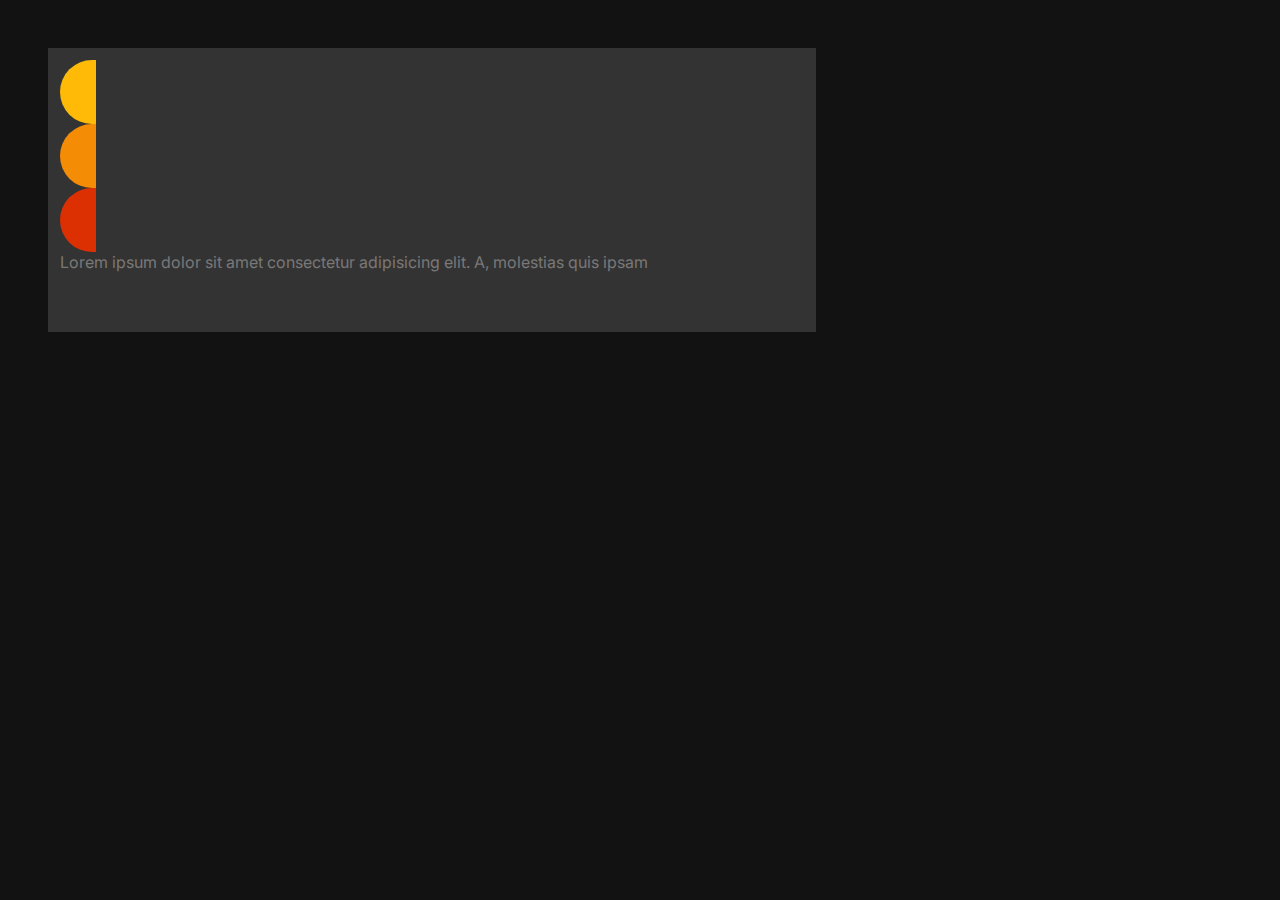
==== index.html @ 3e434241 "setting styles" ====
<!DOCTYPE html>
<html lang="en">
<head>
    <meta charset="UTF-8">
    <meta http-equiv="X-UA-Compatible" content="IE=edge">
    <meta name="viewport" content="width=device-width, initial-scale=1.0">
    <title>Timescales</title>
    <link rel="stylesheet" href="./styles.css">
</head>
<body>
    <div class="container">
        <div class="esquina1"></div>
        <div class="esquina2"></div>
        <div class="esquina3"></div>
        <p>Lorem ipsum dolor sit amet consectetur adipisicing elit. A, molestias quis ipsam</p>
    </div>
</body>
</html>
---- styles.css ----
@import url('https://fonts.googleapis.com/css2?family=Inter:wght@400;700&family=Roboto:wght@100;400&display=swap');
/* font-family: 'Inter', sans-serif;
font-family: 'Roboto', sans-serif; */

/* Por buenas prácticas, estilos los debo organizar por categorías:
1. Posicionamiento
2. Modelo de caja (box model)
3. Tipografía
4. Visuales
5. Otros */

/* Leer y aplicar BEM
https://intelygenz.medium.com/how-to-organize-your-css-with-oocss-bem-smacss-a2317fa083a7 */

:root {
    --yellow: #FFBA08;
    --orange: #F48C06;
    --red: #DC2F02;
    --gray1: #797878;
    --gray2: #333333;
    --black: #121212
}

* {
    padding: 0;
    margin: 0;
    box-sizing: border-box;
}

html {
    font-size: 62.5%;
    font-family: 'Inter', sans-serif;
    background-color: var(--black);
}

.container {
    width: 60%;
    height: 284px;
    background: var(--gray2);
    padding: 12px;
    margin: 48px;
    font-size: 1.6rem;
}

p {
    color: var(--gray1);

}

.esquina1 {
    width: 36px;
    height: 64px;
    background: var(--yellow);
    border-radius: 32px 0 0 32px;
}

.esquina2 {
    width: 36px;
    height: 64px;
    background: var(--orange);
    border-radius: 32px 0 0 32px;
}

.esquina3 {
    width: 36px;
    height: 64px;
    background: var(--red);
    border-radius: 32px 0 0 32px;
}
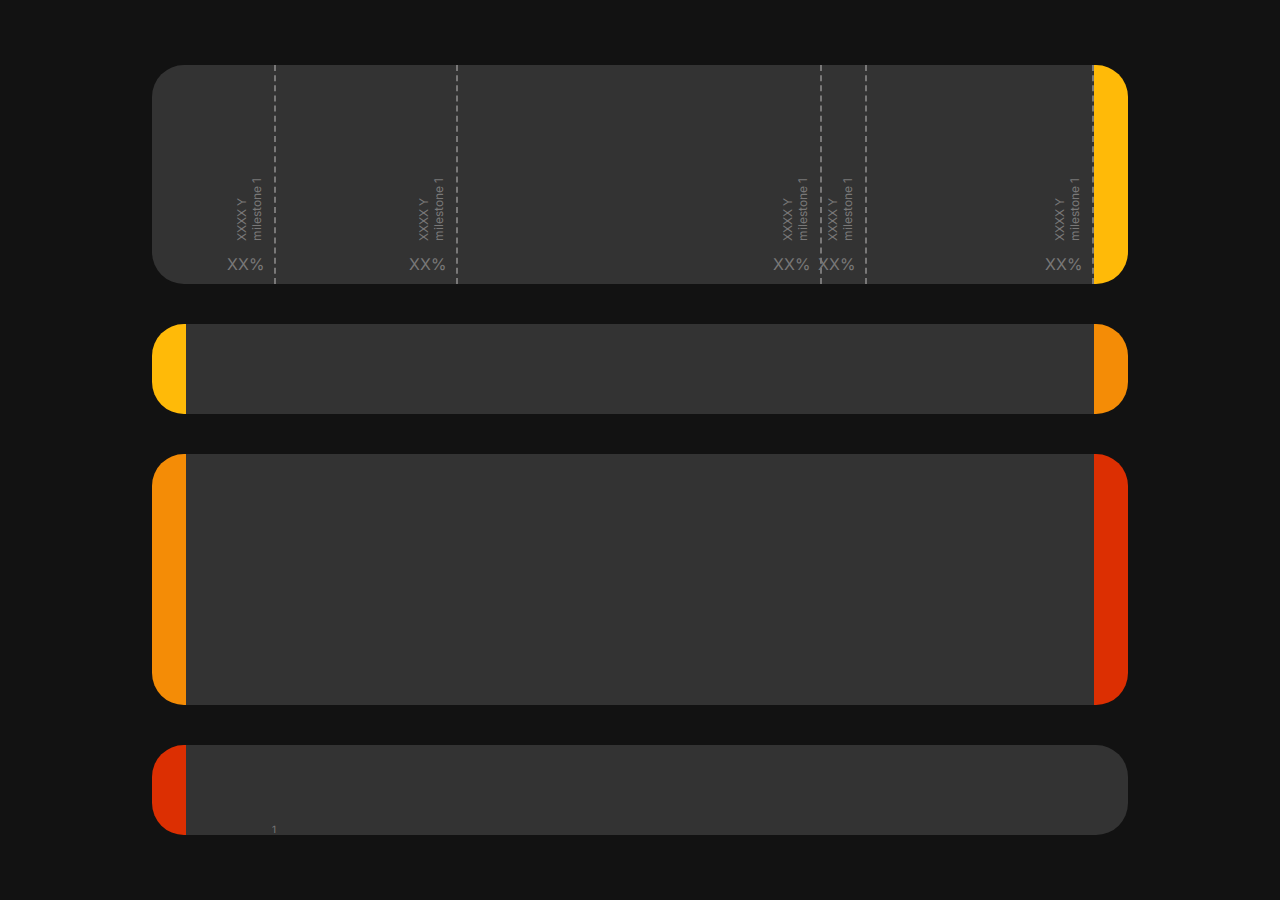
==== commit 9de94309: "adjusting alignment of the milestone info" ====
--- a/index.html
+++ b/index.html
@@ -8,11 +8,90 @@
     <link rel="stylesheet" href="./styles.css">
 </head>
 <body>
-    <div class="container">
-        <div class="esquina1"></div>
-        <div class="esquina2"></div>
-        <div class="esquina3"></div>
-        <p>Lorem ipsum dolor sit amet consectetur adipisicing elit. A, molestias quis ipsam</p>
-    </div>
+    <header>
+
+    </header>
+    <main class="timescales-container">
+        <section class="timescale">
+            <figure class="timescale__corner-left grayColor"></figure>
+            <ul class="timescale__info">
+                <li class="timescale__milestone">
+                    <div class="timescale__milestone-text-year">
+                        <p class="timescale__milestone-text">milestone 1</p>
+                        <p class="timescale__milestone-year">XXXX Y</p>
+                    </div>
+                    <p class="timescale__milestone-percent">XX%</p>
+                </li>
+                <li class="timescale__milestone">
+                    <div class="timescale__milestone-text-year">
+                        <p class="timescale__milestone-text">milestone 1</p>
+                        <p class="timescale__milestone-year">XXXX Y</p>
+                    </div>
+                    <p class="timescale__milestone-percent">XX%</p>
+                </li>
+                <li class="timescale__milestone">
+                    <div class="timescale__milestone-text-year">
+                        <p class="timescale__milestone-text">milestone 1</p>
+                        <p class="timescale__milestone-year">XXXX Y</p>
+                    </div>
+                    <p class="timescale__milestone-percent">XX%</p>
+                </li>
+                <li class="timescale__milestone">
+                    <div class="timescale__milestone-text-year">
+                        <p class="timescale__milestone-text">milestone 1</p>
+                        <p class="timescale__milestone-year">XXXX Y</p>
+                    </div>
+                    <p class="timescale__milestone-percent">XX%</p>
+                </li>
+                <li class="timescale__milestone">
+                    <div class="timescale__milestone-text-year">
+                        <p class="timescale__milestone-text">milestone 1</p>
+                        <p class="timescale__milestone-year">XXXX Y</p>
+                    </div>
+                    <p class="timescale__milestone-percent">XX%</p>
+                </li>
+                
+            
+            </ul>
+            <figure class="timescale__corner-right yellowColor"></figure>
+        </section>
+        <section class="timescale">
+            <!-- <p>update</p> -->
+
+            <figure class="timescale__corner-left yellowColor"></figure>
+            <ul class="timescale__info">
+                
+            </ul>
+            <figure class="timescale__corner-right orangeColor"></figure>
+
+        </section>
+        <section class="timescale">
+            <!-- <p>update</p> -->
+
+            <figure class="timescale__corner-left orangeColor"></figure>
+            <ul class="timescale__info">
+                
+            </ul>
+            <figure class="timescale__corner-right redColor"></figure>
+
+        </section>
+        <section class="timescale">
+            <!-- <p>update</p> -->
+
+            <figure class="timescale__corner-left redColor"></figure>
+            <ul class="timescale__info">1
+                
+            </ul>
+            <figure class="timescale__corner-right grayColor"></figure>
+
+        </section>
+    </main>
+    <sidebar>
+
+    </sidebar>
+    
+    <footer>
+
+    </footer>
 </body>
 </html>--- a/styles.css
+++ b/styles.css
@@ -2,15 +2,19 @@
 /* font-family: 'Inter', sans-serif;
 font-family: 'Roboto', sans-serif; */
 
-/* Por buenas prácticas, estilos los debo organizar por categorías:
-1. Posicionamiento
-2. Modelo de caja (box model)
-3. Tipografía
-4. Visuales
-5. Otros */
+/* Good practices for ordering styles:
+1. Position
+2. Box model
+3. Typography
+4. Visuals
+5. Others */
 
-/* Leer y aplicar BEM
+/* Use BEM as an architecture metod for naming
 https://intelygenz.medium.com/how-to-organize-your-css-with-oocss-bem-smacss-a2317fa083a7 */
+
+/* https://en.bem.info/methodology/naming-convention/ */
+
+/* Use REM in order to avoid troubles with screens of differents sizes */
 
 :root {
     --yellow: #FFBA08;
@@ -31,39 +35,86 @@
     font-size: 62.5%;
     font-family: 'Inter', sans-serif;
     background-color: var(--black);
+    color: var(--gray1);
 }
 
-.container {
-    width: 60%;
-    height: 284px;
-    background: var(--gray2);
-    padding: 12px;
-    margin: 48px;
-    font-size: 1.6rem;
+.timescales-container {
+    display: grid;
+    grid-template-columns: 1fr;
+    /* grid-template-rows: 4fr;  */
+    /* grid-template-rows: 10rem 20rem 40rem 5rem; */
+    grid-template-rows: 32% 16% 36% 16%;
+    /* grid-template: 1 / 4; */
+
+    height: 90vh;
+    margin: 5vh 8vh;
 }
 
-p {
-    color: var(--gray1);
-
+.timescale {
+    display: flex;
+    justify-content: space-between;
+    /* flex-grow: 2; */
+    margin: 2rem 8rem;
 }
 
-.esquina1 {
+.timescale__corner-left {
     width: 36px;
-    height: 64px;
-    background: var(--yellow);
+    height: 100%;
     border-radius: 32px 0 0 32px;
 }
 
-.esquina2 {
+.timescale__corner-right {
     width: 36px;
-    height: 64px;
-    background: var(--orange);
-    border-radius: 32px 0 0 32px;
+    height: 100%;
+    border-radius: 0 32px 32px 0;
 }
 
-.esquina3 {
-    width: 36px;
-    height: 64px;
+.grayColor {
+    background: var(--gray2);
+}
+
+.yellowColor {
+    background: var(--yellow);
+}
+
+.orangeColor {
+    background: var(--orange);
+}
+
+.redColor {
     background: var(--red);
-    border-radius: 32px 0 0 32px;
-}+}
+
+.timescale__info {
+    display: grid;
+    grid-template-columns: 10% 20% 40% 5% 25%;
+    align-items: flex-end;
+    justify-items: end;
+    width: 100%;
+    background: var(--gray2);
+}
+
+.timescale__milestone {
+    display: grid;
+    grid-template-rows: 85% 15%;
+    border-right: 2.5px dashed var(--gray1);
+    height: 100%;
+    align-items: flex-end;
+    justify-items: flex-end;
+}
+
+.timescale__milestone-text-year {
+    display: grid;
+    transform: rotate(180deg);
+    writing-mode: vertical-lr;
+    justify-items: flex-start;
+    margin: 1rem 1rem;
+    height: 10rem;
+    font-size: 1.2rem;
+}
+
+.timescale__milestone-percent {
+    font-size: 1.6rem;
+    margin: 0 1rem 1rem 0;
+}
+
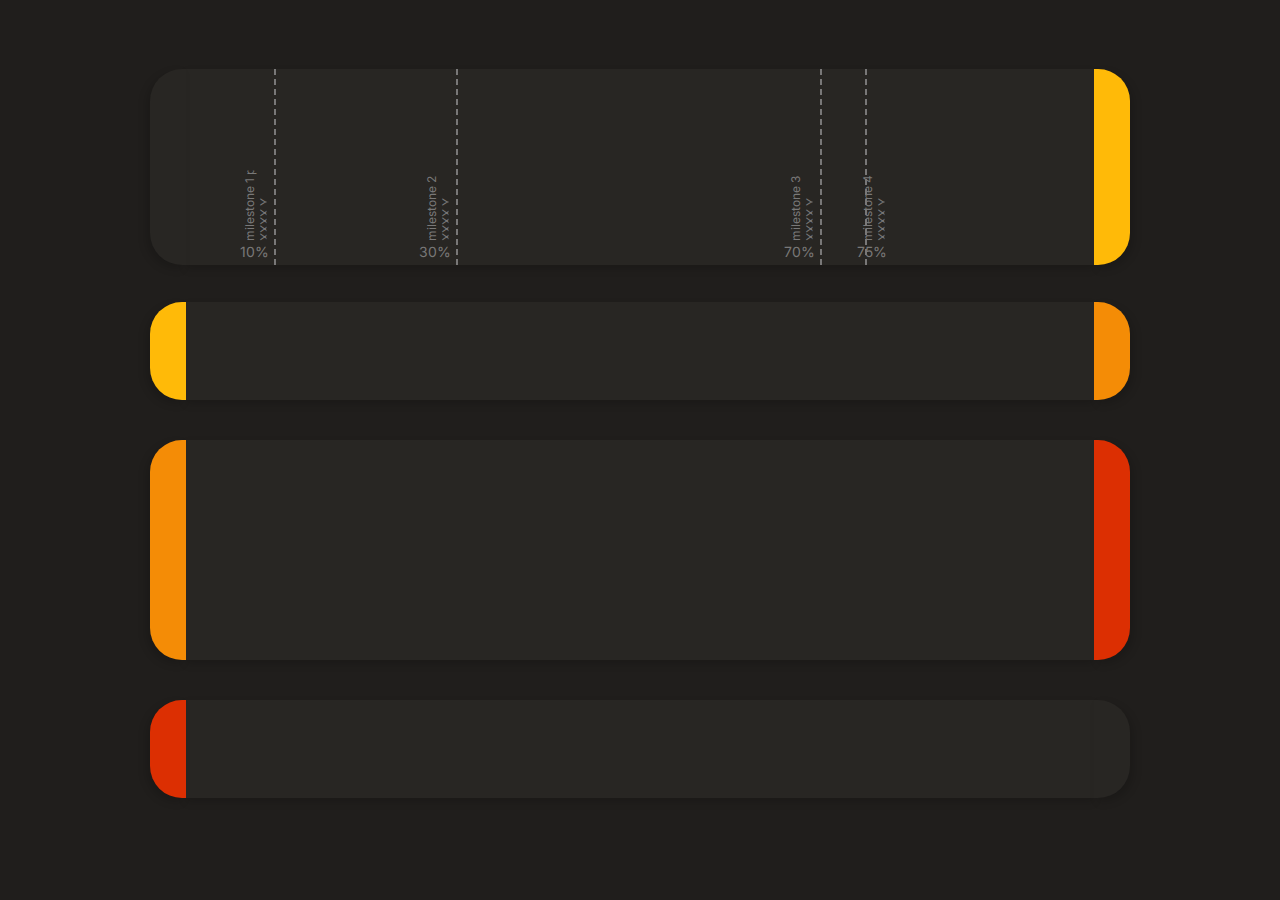
==== commit 23bec011: "solving problems with responsive and adjusting colors for dark mode" ====
--- a/index.html
+++ b/index.html
@@ -9,53 +9,52 @@
 </head>
 <body>
     <header>
-
     </header>
-    <main class="timescales-container">
-        <section class="timescale">
+    <main class="timescaleS-grid">
+        <section class="timescale-container">
             <figure class="timescale__corner-left grayColor"></figure>
             <ul class="timescale__info">
                 <li class="timescale__milestone">
                     <div class="timescale__milestone-text-year">
-                        <p class="timescale__milestone-text">milestone 1</p>
+                        <p class="timescale__milestone-text">milestone 1 plus a complement</p>
                         <p class="timescale__milestone-year">XXXX Y</p>
                     </div>
-                    <p class="timescale__milestone-percent">XX%</p>
+                    <p class="timescale__milestone-percent">10%</p>
                 </li>
                 <li class="timescale__milestone">
                     <div class="timescale__milestone-text-year">
-                        <p class="timescale__milestone-text">milestone 1</p>
+                        <p class="timescale__milestone-text">milestone 2</p>
                         <p class="timescale__milestone-year">XXXX Y</p>
                     </div>
-                    <p class="timescale__milestone-percent">XX%</p>
+                    <p class="timescale__milestone-percent">30%</p>
                 </li>
                 <li class="timescale__milestone">
                     <div class="timescale__milestone-text-year">
-                        <p class="timescale__milestone-text">milestone 1</p>
+                        <p class="timescale__milestone-text">milestone 3</p>
                         <p class="timescale__milestone-year">XXXX Y</p>
                     </div>
-                    <p class="timescale__milestone-percent">XX%</p>
+                    <p class="timescale__milestone-percent">70%</p>
                 </li>
                 <li class="timescale__milestone">
                     <div class="timescale__milestone-text-year">
-                        <p class="timescale__milestone-text">milestone 1</p>
+                        <p class="timescale__milestone-text">milestone 4</p>
                         <p class="timescale__milestone-year">XXXX Y</p>
                     </div>
-                    <p class="timescale__milestone-percent">XX%</p>
+                    <p class="timescale__milestone-percent">75%</p>
                 </li>
-                <li class="timescale__milestone">
+                <li class="timescale__milestone final-milestone">
                     <div class="timescale__milestone-text-year">
-                        <p class="timescale__milestone-text">milestone 1</p>
+                        <p class="timescale__milestone-text">milestone 5</p>
                         <p class="timescale__milestone-year">XXXX Y</p>
                     </div>
-                    <p class="timescale__milestone-percent">XX%</p>
+                    <p class="timescale__milestone-percent">100%</p>
                 </li>
                 
             
             </ul>
             <figure class="timescale__corner-right yellowColor"></figure>
         </section>
-        <section class="timescale">
+        <section class="timescale-container">
             <!-- <p>update</p> -->
 
             <figure class="timescale__corner-left yellowColor"></figure>
@@ -65,7 +64,7 @@
             <figure class="timescale__corner-right orangeColor"></figure>
 
         </section>
-        <section class="timescale">
+        <section class="timescale-container">
             <!-- <p>update</p> -->
 
             <figure class="timescale__corner-left orangeColor"></figure>
@@ -75,11 +74,11 @@
             <figure class="timescale__corner-right redColor"></figure>
 
         </section>
-        <section class="timescale">
+        <section class="timescale-container">
             <!-- <p>update</p> -->
 
             <figure class="timescale__corner-left redColor"></figure>
-            <ul class="timescale__info">1
+            <ul class="timescale__info">
                 
             </ul>
             <figure class="timescale__corner-right grayColor"></figure>
--- a/styles.css
+++ b/styles.css
@@ -21,8 +21,10 @@
     --orange: #F48C06;
     --red: #DC2F02;
     --gray1: #797878;
-    --gray2: #333333;
-    --black: #121212
+    /* --gray2: #333333; */
+    --gray2: #282623;
+    /* --black: #121212; */
+    --black: #201E1C
 }
 
 * {
@@ -38,35 +40,38 @@
     color: var(--gray1);
 }
 
-.timescales-container {
+.timescaleS-grid {
     display: grid;
     grid-template-columns: 1fr;
-    /* grid-template-rows: 4fr;  */
-    /* grid-template-rows: 10rem 20rem 40rem 5rem; */
     grid-template-rows: 32% 16% 36% 16%;
-    /* grid-template: 1 / 4; */
-
-    height: 90vh;
+    height: 85vh;
     margin: 5vh 8vh;
 }
 
-.timescale {
-    display: flex;
-    justify-content: space-between;
-    /* flex-grow: 2; */
-    margin: 2rem 8rem;
+.timescale-container {
+    display: grid;
+    grid-template-columns: 10% 80% 10%;
+    grid-template-rows: 10% 80% 10%;
 }
 
 .timescale__corner-left {
+    position: relative;
+    right: 3.6rem;
+    grid-column-start: 2;
+    grid-row: 2 / 3;
     width: 36px;
     height: 100%;
     border-radius: 32px 0 0 32px;
+    box-shadow: -4px 4px 8px rgba(0, 0, 0, 0.16);
 }
 
 .timescale__corner-right {
+    grid-column: 3;
+    grid-row: 2 / 3;
     width: 36px;
     height: 100%;
     border-radius: 0 32px 32px 0;
+    box-shadow: 4px 4px 8px rgba(0, 0, 0, 0.16);
 }
 
 .grayColor {
@@ -87,34 +92,42 @@
 
 .timescale__info {
     display: grid;
+    grid-column: 2 / 3;
+    grid-row: 2 / 3;
     grid-template-columns: 10% 20% 40% 5% 25%;
-    align-items: flex-end;
-    justify-items: end;
     width: 100%;
     background: var(--gray2);
+    box-shadow: 0 4px 8px rgba(0, 0, 0, 0.16);
 }
 
 .timescale__milestone {
     display: grid;
+    grid-row: 1 / 2;
     grid-template-rows: 85% 15%;
-    border-right: 2.5px dashed var(--gray1);
-    height: 100%;
     align-items: flex-end;
     justify-items: flex-end;
+    border-right: 2.5px dashed var(--gray1);
 }
 
 .timescale__milestone-text-year {
-    display: grid;
-    transform: rotate(180deg);
-    writing-mode: vertical-lr;
-    justify-items: flex-start;
-    margin: 1rem 1rem;
-    height: 10rem;
+    position: relative;
+    rotate: -90deg;
+    bottom: 1.8rem;
+    right: -1.5rem;
+    width: 7rem;
+    height: 2.5rem;
     font-size: 1.2rem;
+    text-align: left;
+    overflow: hidden;
+    text-overflow: ellipsis;
+    white-space: nowrap;
 }
 
 .timescale__milestone-percent {
-    font-size: 1.6rem;
-    margin: 0 1rem 1rem 0;
+    margin: 0 0.5rem 0.5rem 0;
+    font-size: 1.4rem;
 }
 
+.final-milestone {
+    display: none;
+}
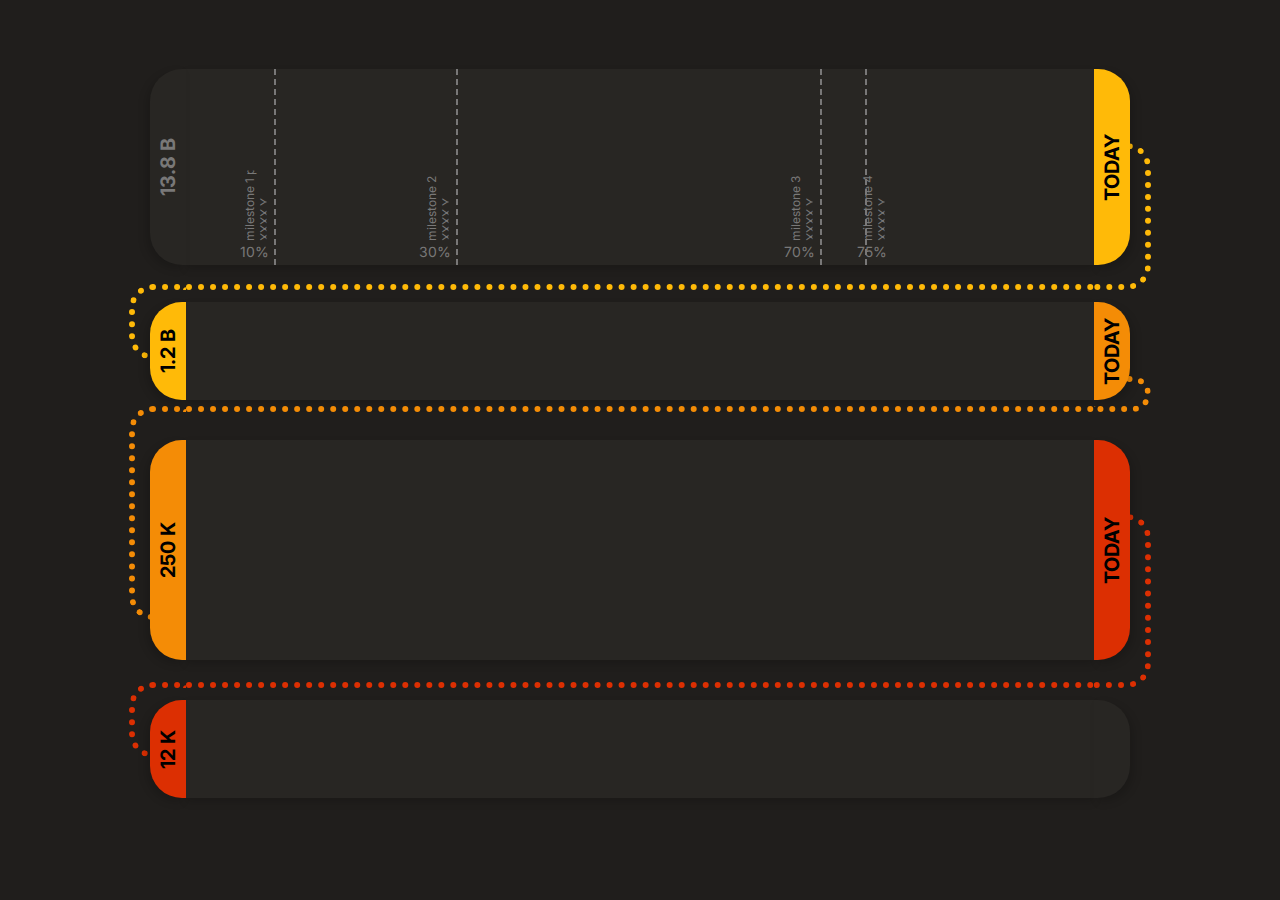
==== commit 2902539f: "setting color connections between timelines" ====
--- a/index.html
+++ b/index.html
@@ -12,7 +12,9 @@
     </header>
     <main class="timescaleS-grid">
         <section class="timescale-container">
-            <figure class="timescale__corner-left grayColor"></figure>
+            <figure class="timescale__corner-left grayColor">
+                <p>13.8 B</p>
+            </figure>
             <ul class="timescale__info">
                 <li class="timescale__milestone">
                     <div class="timescale__milestone-text-year">
@@ -49,40 +51,50 @@
                     </div>
                     <p class="timescale__milestone-percent">100%</p>
                 </li>
-                
-            
             </ul>
-            <figure class="timescale__corner-right yellowColor"></figure>
+            <figure class="timescale__corner-right yellowColor">
+                <p>TODAY</p>
+            </figure>
+            <span class="connection-right"></span>
+            <span class="connection-bottom"></span>
         </section>
         <section class="timescale-container">
-            <!-- <p>update</p> -->
-
-            <figure class="timescale__corner-left yellowColor"></figure>
+            <span class="connection-left"></span>
+            <figure class="timescale__corner-left yellowColor">
+                <p>1.2 B</p>
+            </figure>
             <ul class="timescale__info">
                 
             </ul>
-            <figure class="timescale__corner-right orangeColor"></figure>
-
+            <figure class="timescale__corner-right orangeColor">
+                <p>TODAY</p>
+            </figure>
+            <span class="connection-right connection-right-border-orange"></span>
+            <span class="connection-bottom border-bottom-orange"></span>
         </section>
         <section class="timescale-container">
-            <!-- <p>update</p> -->
-
-            <figure class="timescale__corner-left orangeColor"></figure>
+            <span class="connection-left connection-left-border-orange"></span>
+            <figure class="timescale__corner-left orangeColor">
+                <p>250 K</p>
+            </figure>
             <ul class="timescale__info">
                 
             </ul>
-            <figure class="timescale__corner-right redColor"></figure>
-
+            <figure class="timescale__corner-right redColor">
+                <p>TODAY</p>
+            </figure>
+            <span class="connection-right connection-right-border-red"></span>
+            <span class="connection-bottom connection-bottom-border-red"></span>
         </section>
         <section class="timescale-container">
-            <!-- <p>update</p> -->
-
-            <figure class="timescale__corner-left redColor"></figure>
+            <span class="connection-left connection-left-border-red"></span>
+            <figure class="timescale__corner-left redColor">
+                <p>12 K</p>
+            </figure>
             <ul class="timescale__info">
                 
             </ul>
             <figure class="timescale__corner-right grayColor"></figure>
-
         </section>
     </main>
     <sidebar>
--- a/styles.css
+++ b/styles.css
@@ -55,6 +55,9 @@
 }
 
 .timescale__corner-left {
+    display: grid;
+    align-content: space-around;
+    justify-content: center;
     position: relative;
     right: 3.6rem;
     grid-column-start: 2;
@@ -65,17 +68,44 @@
     box-shadow: -4px 4px 8px rgba(0, 0, 0, 0.16);
 }
 
+.timescale__corner-left p {
+    rotate: -90deg;
+    width: 9rem;
+    text-align: center;
+    font-size: 2rem;
+    font-weight: 700;
+    color: black;
+    z-index: 2;
+}
+
 .timescale__corner-right {
+    display: grid;
+    align-content: space-around;
+    justify-content: center;
     grid-column: 3;
     grid-row: 2 / 3;
     width: 36px;
     height: 100%;
     border-radius: 0 32px 32px 0;
     box-shadow: 4px 4px 8px rgba(0, 0, 0, 0.16);
+    z-index: 2;
+}
+
+.timescale__corner-right p {
+    rotate: -90deg;
+    width: 9rem;
+    text-align: center;
+    font-size: 2rem;
+    font-weight: 700;
+    color: black;
 }
 
 .grayColor {
     background: var(--gray2);
+}
+
+.grayColor p {
+    color: var(--gray1);
 }
 
 .yellowColor {
@@ -131,3 +161,81 @@
 .final-milestone {
     display: none;
 }
+
+.connection-right {
+    grid-column: 3;
+    grid-row: 2 / 4;
+    margin-top: 65%;
+    z-index: 0;
+    width: 50%;
+    border-top: 6px dotted var(--yellow);
+    border-right: 6px dotted var(--yellow);
+    border-bottom: 6px dotted var(--yellow);
+    border-radius: 0 2.4rem 2.4rem 0;
+}
+
+.connection-bottom {
+    grid-column: 2 / 3;
+    grid-row: 3 / 4;
+    width: 100%;
+    border-bottom: 6px dotted var(--yellow);
+}
+
+/* Haven´t solve the connection between the bottom line and the left connector as I´ll expect*/
+
+/* option1 */
+.connection-left {
+    margin-left: 50%;
+    grid-column: 1 / 2;
+    grid-row: 1 / 3;
+    margin-bottom: 35%;
+    width: 50%;
+    margin-top: -6px;
+    border-top: 6px dotted var(--yellow) ;
+    border-left: 6px dotted var(--yellow);
+    border-bottom: 6px dotted var(--yellow);
+    border-radius: 2.4rem 0 0 2.4rem;
+}
+
+/* option2 */
+/* .connection-left {
+    margin-left: 50%;
+    grid-column: 1 / 2;
+    grid-row: 1 / 3;
+    margin-bottom: 45%;
+    width: 50%;
+    border-radius: 1.6rem 0 0 1.6rem;
+    outline: 6px dotted var(--yellow);
+} */
+
+.connection-right-border-orange {
+    border-right:6px dotted var(--orange);
+    border-top:6px dotted var(--orange);
+    border-bottom:6px dotted var(--orange);
+}
+
+.border-bottom-orange {
+    border-bottom:6px dotted var(--orange);
+}
+
+.connection-left-border-orange {
+    border-left:6px dotted var(--orange);
+    border-top:6px dotted var(--orange);
+    border-bottom:6px dotted var(--orange);
+}
+
+.connection-right-border-red {
+    border-right:6px dotted var(--red);
+    border-top:6px dotted var(--red);
+    border-bottom:6px dotted var(--red);
+}
+
+.connection-bottom-border-red {
+    border-bottom:6px dotted var(--red);
+}
+
+.connection-left-border-red {
+    border-left:6px dotted var(--red);
+    border-top:6px dotted var(--red);
+    border-bottom:6px dotted var(--red);
+}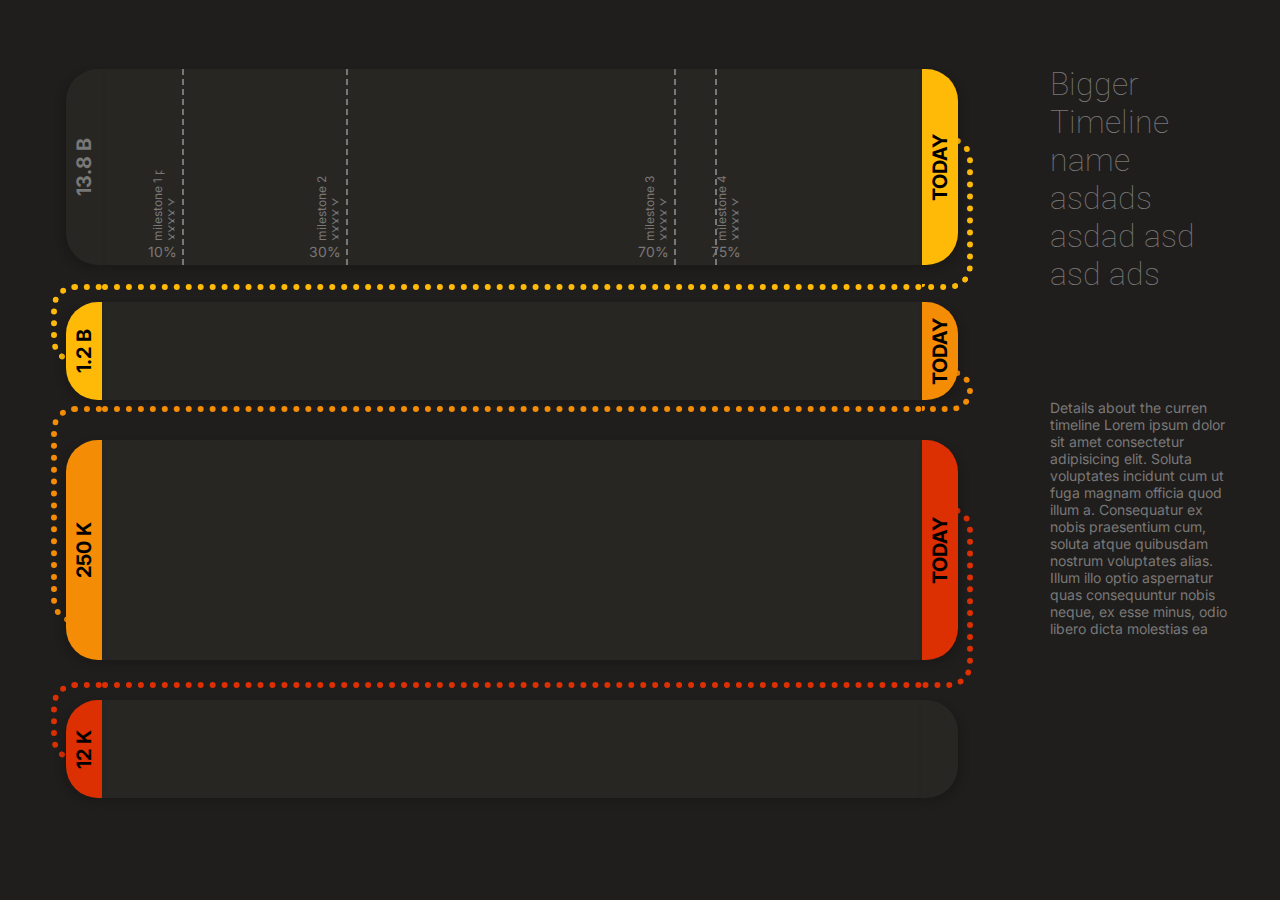
==== commit ac82846c: "setting space for aside" ====
--- a/index.html
+++ b/index.html
@@ -10,96 +10,107 @@
 <body>
     <header>
     </header>
-    <main class="timescaleS-grid">
-        <section class="timescale-container">
-            <figure class="timescale__corner-left grayColor">
-                <p>13.8 B</p>
-            </figure>
-            <ul class="timescale__info">
-                <li class="timescale__milestone">
-                    <div class="timescale__milestone-text-year">
-                        <p class="timescale__milestone-text">milestone 1 plus a complement</p>
-                        <p class="timescale__milestone-year">XXXX Y</p>
-                    </div>
-                    <p class="timescale__milestone-percent">10%</p>
-                </li>
-                <li class="timescale__milestone">
-                    <div class="timescale__milestone-text-year">
-                        <p class="timescale__milestone-text">milestone 2</p>
-                        <p class="timescale__milestone-year">XXXX Y</p>
-                    </div>
-                    <p class="timescale__milestone-percent">30%</p>
-                </li>
-                <li class="timescale__milestone">
-                    <div class="timescale__milestone-text-year">
-                        <p class="timescale__milestone-text">milestone 3</p>
-                        <p class="timescale__milestone-year">XXXX Y</p>
-                    </div>
-                    <p class="timescale__milestone-percent">70%</p>
-                </li>
-                <li class="timescale__milestone">
-                    <div class="timescale__milestone-text-year">
-                        <p class="timescale__milestone-text">milestone 4</p>
-                        <p class="timescale__milestone-year">XXXX Y</p>
-                    </div>
-                    <p class="timescale__milestone-percent">75%</p>
-                </li>
-                <li class="timescale__milestone final-milestone">
-                    <div class="timescale__milestone-text-year">
-                        <p class="timescale__milestone-text">milestone 5</p>
-                        <p class="timescale__milestone-year">XXXX Y</p>
-                    </div>
-                    <p class="timescale__milestone-percent">100%</p>
-                </li>
-            </ul>
-            <figure class="timescale__corner-right yellowColor">
-                <p>TODAY</p>
-            </figure>
-            <span class="connection-right"></span>
-            <span class="connection-bottom"></span>
+    <main class="main-grid">
+        <section class="timescaleS-grid">
+            <article class="timescale-container">
+                <figure class="timescale__corner-left grayColor">
+                    <p>13.8 B</p>
+                </figure>
+                <ul class="timescale__info">
+                    <li class="timescale__milestone">
+                        <div class="timescale__milestone-text-year">
+                            <p class="timescale__milestone-text">milestone 1 plus a complement</p>
+                            <p class="timescale__milestone-year">XXXX Y</p>
+                        </div>
+                        <p class="timescale__milestone-percent">10%</p>
+                    </li>
+                    <li class="timescale__milestone">
+                        <div class="timescale__milestone-text-year">
+                            <p class="timescale__milestone-text">milestone 2</p>
+                            <p class="timescale__milestone-year">XXXX Y</p>
+                        </div>
+                        <p class="timescale__milestone-percent">30%</p>
+                    </li>
+                    <li class="timescale__milestone">
+                        <div class="timescale__milestone-text-year">
+                            <p class="timescale__milestone-text">milestone 3</p>
+                            <p class="timescale__milestone-year">XXXX Y</p>
+                        </div>
+                        <p class="timescale__milestone-percent">70%</p>
+                    </li>
+                    <li class="timescale__milestone">
+                        <div class="timescale__milestone-text-year">
+                            <p class="timescale__milestone-text">milestone 4</p>
+                            <p class="timescale__milestone-year">XXXX Y</p>
+                        </div>
+                        <p class="timescale__milestone-percent">75%</p>
+                    </li>
+                    <li class="timescale__milestone final-milestone">
+                        <div class="timescale__milestone-text-year">
+                            <p class="timescale__milestone-text">milestone 5</p>
+                            <p class="timescale__milestone-year">XXXX Y</p>
+                        </div>
+                        <p class="timescale__milestone-percent">100%</p>
+                    </li>
+                </ul>
+                <figure class="timescale__corner-right yellowColor">
+                    <p>TODAY</p>
+                </figure>
+                <span class="connection-right"></span>
+                <span class="connection-bottom"></span>
+            </article>
+            <article class="timescale-container">
+                <span class="connection-left"></span>
+                <figure class="timescale__corner-left yellowColor">
+                    <p>1.2 B</p>
+                </figure>
+                <ul class="timescale__info">
+                    
+                </ul>
+                <figure class="timescale__corner-right orangeColor">
+                    <p>TODAY</p>
+                </figure>
+                <span class="connection-right connection-right-border-orange"></span>
+                <span class="connection-bottom border-bottom-orange"></span>
+            </article>
+            <article class="timescale-container">
+                <span class="connection-left connection-left-border-orange"></span>
+                <figure class="timescale__corner-left orangeColor">
+                    <p>250 K</p>
+                </figure>
+                <ul class="timescale__info">
+                    
+                </ul>
+                <figure class="timescale__corner-right redColor">
+                    <p>TODAY</p>
+                </figure>
+                <span class="connection-right connection-right-border-red"></span>
+                <span class="connection-bottom connection-bottom-border-red"></span>
+            </article>
+            <article class="timescale-container">
+                <span class="connection-left connection-left-border-red"></span>
+                <figure class="timescale__corner-left redColor">
+                    <p>12 K</p>
+                </figure>
+                <ul class="timescale__info">
+                    
+                </ul>
+                <figure class="timescale__corner-right grayColor"></figure>
+            </article>
         </section>
-        <section class="timescale-container">
-            <span class="connection-left"></span>
-            <figure class="timescale__corner-left yellowColor">
-                <p>1.2 B</p>
-            </figure>
-            <ul class="timescale__info">
-                
-            </ul>
-            <figure class="timescale__corner-right orangeColor">
-                <p>TODAY</p>
-            </figure>
-            <span class="connection-right connection-right-border-orange"></span>
-            <span class="connection-bottom border-bottom-orange"></span>
-        </section>
-        <section class="timescale-container">
-            <span class="connection-left connection-left-border-orange"></span>
-            <figure class="timescale__corner-left orangeColor">
-                <p>250 K</p>
-            </figure>
-            <ul class="timescale__info">
-                
-            </ul>
-            <figure class="timescale__corner-right redColor">
-                <p>TODAY</p>
-            </figure>
-            <span class="connection-right connection-right-border-red"></span>
-            <span class="connection-bottom connection-bottom-border-red"></span>
-        </section>
-        <section class="timescale-container">
-            <span class="connection-left connection-left-border-red"></span>
-            <figure class="timescale__corner-left redColor">
-                <p>12 K</p>
-            </figure>
-            <ul class="timescale__info">
-                
-            </ul>
-            <figure class="timescale__corner-right grayColor"></figure>
-        </section>
+
+        <aside class="aside-grid">
+            <article class="detail">
+                <h2 class="detail__name">Bigger Timeline name asdads asdad asd asd ads </h2>
+                <span class="detail__img">
+                </span>
+                <p class="detail__paragraph">Details about the curren timeline Lorem ipsum dolor sit amet consectetur adipisicing elit. Soluta voluptates incidunt cum ut fuga magnam officia quod illum a. Consequatur ex nobis praesentium cum, soluta atque quibusdam nostrum voluptates alias.
+                Illum illo optio aspernatur quas consequuntur nobis neque, ex esse minus, odio libero dicta molestias ea nam quibusdam sed aut minima nostrum voluptates. Accusamus ratione perspiciatis repellat sed nisi nulla.</p>
+
+            </article>
+
+        </aside>
     </main>
-    <sidebar>
-
-    </sidebar>
     
     <footer>
 
--- a/styles.css
+++ b/styles.css
@@ -40,12 +40,21 @@
     color: var(--gray1);
 }
 
+.main-grid {
+    display: grid;
+    grid-template-areas: 
+        "timescales"
+        "aside";
+    grid-template-columns: 80% 20%;
+    width: 100%;
+}
+
 .timescaleS-grid {
     display: grid;
     grid-template-columns: 1fr;
     grid-template-rows: 32% 16% 36% 16%;
     height: 85vh;
-    margin: 5vh 8vh;
+    margin: 5vh 0;
 }
 
 .timescale-container {
@@ -238,4 +247,48 @@
     border-left:6px dotted var(--red);
     border-top:6px dotted var(--red);
     border-bottom:6px dotted var(--red);
+}
+
+
+.aside-grid {
+    display: flex;
+    /* grid-template-columns: 1fr;
+    grid-template-rows: 32% 16% 36% 16%; */
+    height: 85vh;
+    margin: 5vh 0;
+}
+
+.detail {
+    padding: 0 10%;
+    margin: 2rem 2rem 0 0;
+    /* margin-right: 2rem; */
+}
+
+.detail__name {
+    font-family: 'Roboto', sans-serif;
+    font-weight: 100;
+    font-size: 3.2rem;
+    margin-bottom: 8rem;
+    height: 4rem;
+}
+
+.detail__img{
+    display: inline-block;
+    width: 100%;
+    height: 20rem;
+    background-size: cover;    
+    background-position: center;
+    background-repeat: no-repeat;
+    border-radius: 1rem 1rem 1rem 1rem;
+    background-image: url("https://picsum.photos/20");
+}
+
+.detail__paragraph {
+    margin-top: 1.2rem;
+    width: 100%;
+    overflow: hidden;
+    /* text-overflow: ellipsis; */
+    /* max-height: 12rem; */
+    height: 24rem;
+    font-size: 1.4rem;
 }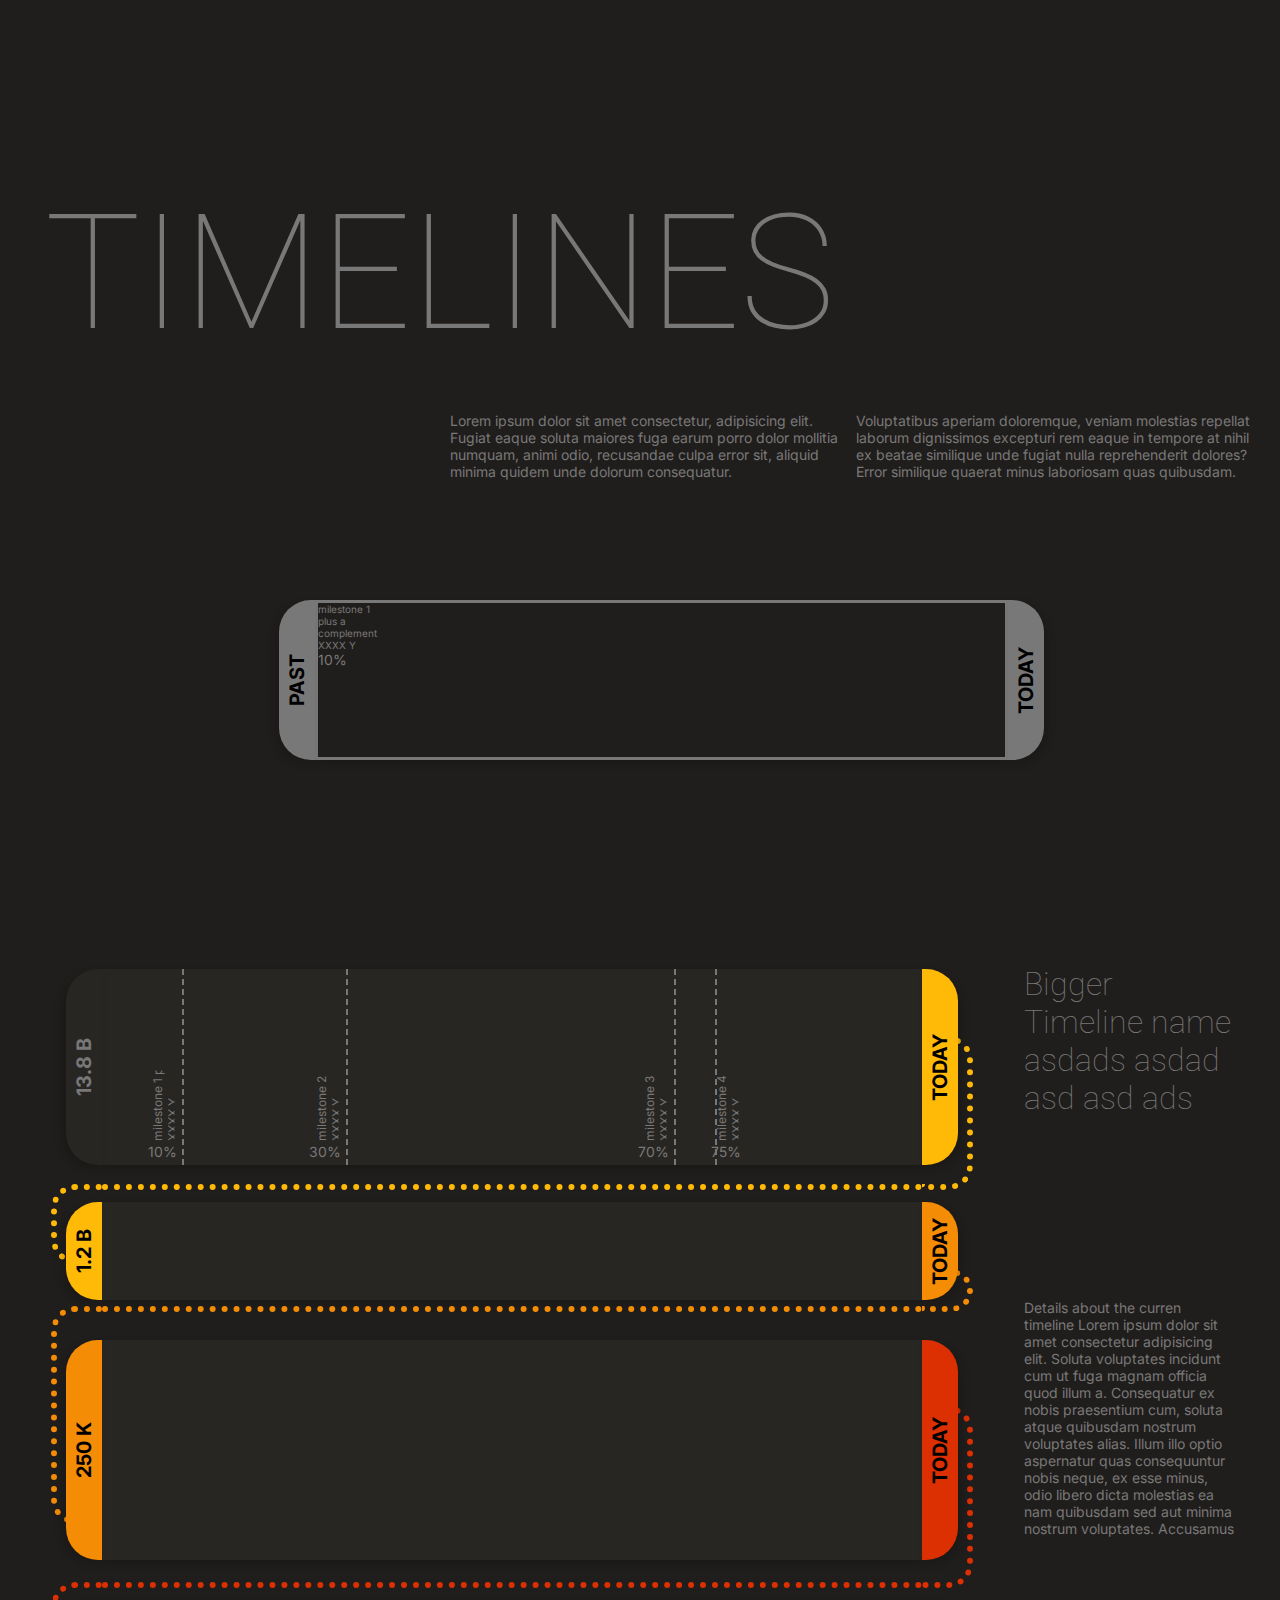
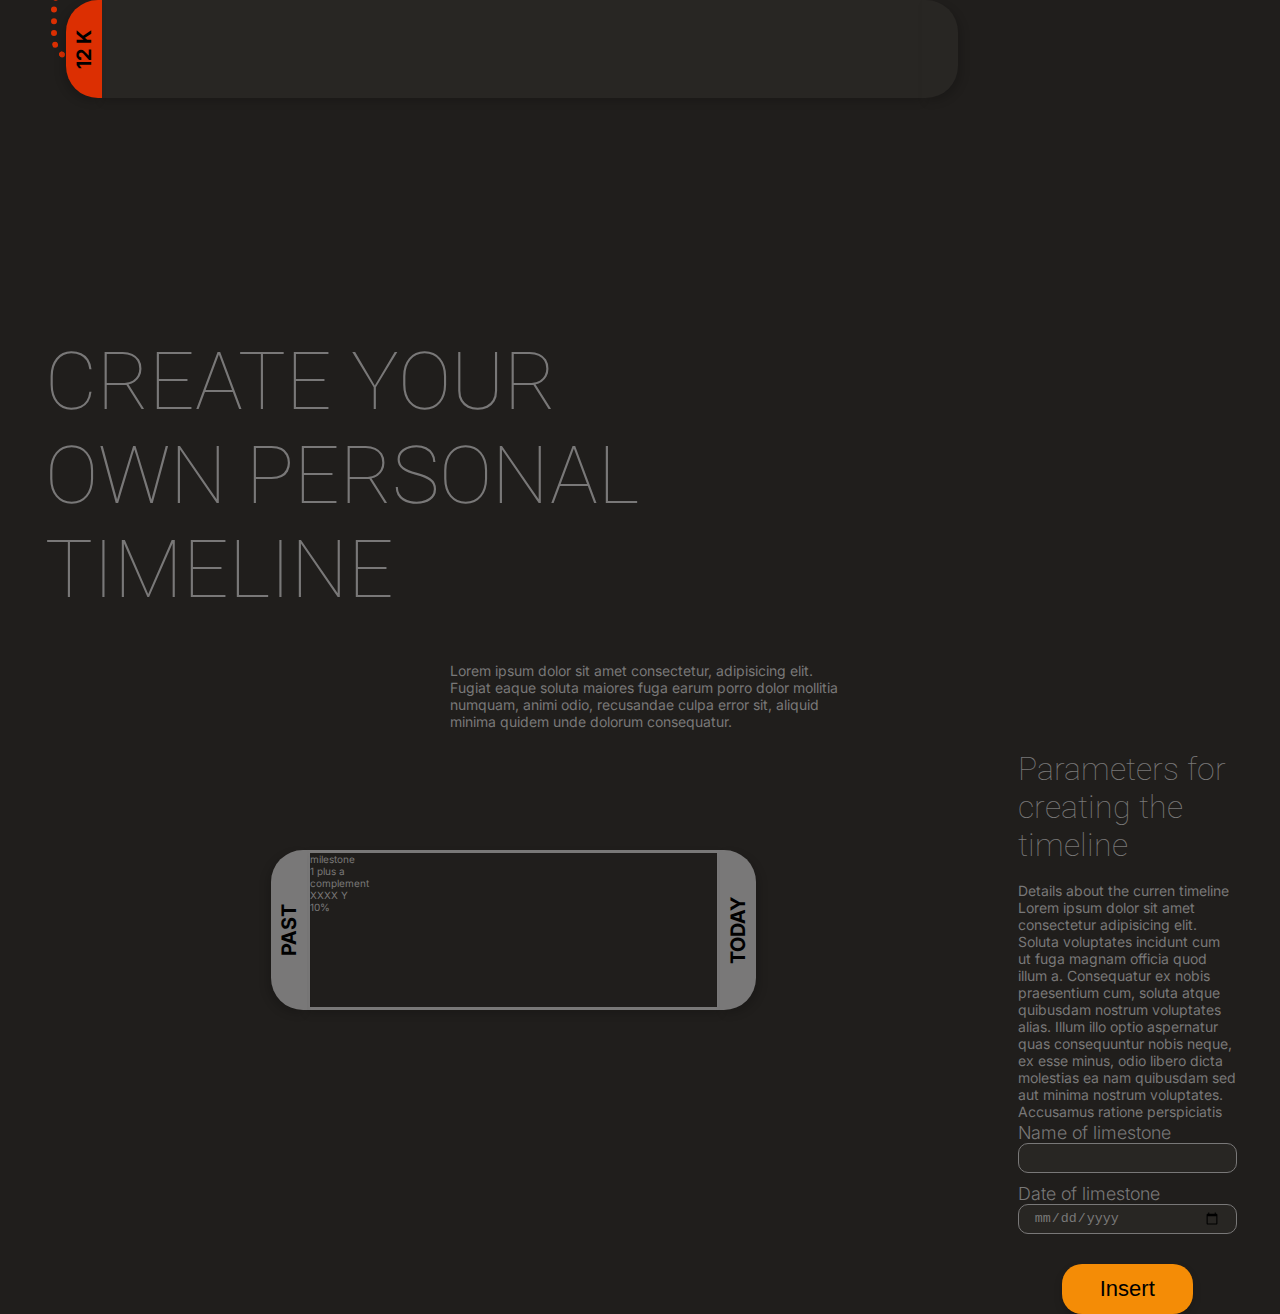
==== commit 2b93f288: "creating screen for personal timeline of the user" ====
--- a/index.html
+++ b/index.html
@@ -3,99 +3,128 @@
 <head>
     <meta charset="UTF-8">
     <meta http-equiv="X-UA-Compatible" content="IE=edge">
-    <meta name="viewport" content="width=device-width, initial-scale=1.0">
-    <title>Timescales</title>
+    <meta name="viewport" content="width=device-width, initial-line=1.0">
+    <title>Timelines</title>
     <link rel="stylesheet" href="./styles.css">
 </head>
 <body>
     <header>
     </header>
+    <section class="cover">
+        <h1>TIMELINES</h1>
+        <div class="cover__paragraphs">
+            <p></p>
+            <p>Lorem ipsum dolor sit amet consectetur, adipisicing elit. Fugiat eaque soluta maiores fuga earum porro dolor mollitia numquam, animi odio, recusandae culpa error sit, aliquid minima quidem unde dolorum consequatur.</p>
+            <p>Voluptatibus aperiam doloremque, veniam molestias repellat laborum dignissimos excepturi rem eaque in tempore at nihil ex beatae similique unde fugiat nulla reprehenderit dolores? Error similique quaerat minus laboriosam quas quibusdam.</p>
+        </div>
+
+        <article class="cover__timeline-container">
+            <figure class="cover__corner-left">
+                <p>PAST</p>
+            </figure>
+            <!-- Missing texts that appear when hovering over PAST and TODAY... Maybe with animations -->
+            <ul class="cover__timeline">
+                <li class="cover__timeline_milestone">
+                    <div class="cover__timeline_milestone-text-year">
+                        <p class="timeline__milestone-text">milestone 1 plus a complement</p>
+                        <p class="timeline__milestone-year">XXXX Y</p>
+                    </div>
+                    <p class="timeline__milestone-percent">10%</p>
+                </li>
+            </ul>
+            <figure class="cover__corner-right">
+                <p>TODAY</p>
+            </figure>
+        </article>
+    </section>
+    
     <main class="main-grid">
-        <section class="timescaleS-grid">
-            <article class="timescale-container">
-                <figure class="timescale__corner-left grayColor">
+        <!-- Missing the setting of functions when clicking or hovering... expanding or tightening the grid + hidding aside when not clicking -->
+        <section class="timelineS-grid">
+            <article class="timeline-container">
+                <figure class="timeline__corner-left grayColor">
                     <p>13.8 B</p>
                 </figure>
-                <ul class="timescale__info">
-                    <li class="timescale__milestone">
-                        <div class="timescale__milestone-text-year">
-                            <p class="timescale__milestone-text">milestone 1 plus a complement</p>
-                            <p class="timescale__milestone-year">XXXX Y</p>
+                <ul class="timeline__info">
+                    <li class="timeline__milestone">
+                        <div class="timeline__milestone-text-year">
+                            <p class="timeline__milestone-text">milestone 1 plus a complement</p>
+                            <p class="timeline__milestone-year">XXXX Y</p>
                         </div>
-                        <p class="timescale__milestone-percent">10%</p>
+                        <p class="timeline__milestone-percent">10%</p>
                     </li>
-                    <li class="timescale__milestone">
-                        <div class="timescale__milestone-text-year">
-                            <p class="timescale__milestone-text">milestone 2</p>
-                            <p class="timescale__milestone-year">XXXX Y</p>
+                    <li class="timeline__milestone">
+                        <div class="timeline__milestone-text-year">
+                            <p class="timeline__milestone-text">milestone 2</p>
+                            <p class="timeline__milestone-year">XXXX Y</p>
                         </div>
-                        <p class="timescale__milestone-percent">30%</p>
+                        <p class="timeline__milestone-percent">30%</p>
                     </li>
-                    <li class="timescale__milestone">
-                        <div class="timescale__milestone-text-year">
-                            <p class="timescale__milestone-text">milestone 3</p>
-                            <p class="timescale__milestone-year">XXXX Y</p>
+                    <li class="timeline__milestone">
+                        <div class="timeline__milestone-text-year">
+                            <p class="timeline__milestone-text">milestone 3</p>
+                            <p class="timeline__milestone-year">XXXX Y</p>
                         </div>
-                        <p class="timescale__milestone-percent">70%</p>
+                        <p class="timeline__milestone-percent">70%</p>
                     </li>
-                    <li class="timescale__milestone">
-                        <div class="timescale__milestone-text-year">
-                            <p class="timescale__milestone-text">milestone 4</p>
-                            <p class="timescale__milestone-year">XXXX Y</p>
+                    <li class="timeline__milestone">
+                        <div class="timeline__milestone-text-year">
+                            <p class="timeline__milestone-text">milestone 4</p>
+                            <p class="timeline__milestone-year">XXXX Y</p>
                         </div>
-                        <p class="timescale__milestone-percent">75%</p>
+                        <p class="timeline__milestone-percent">75%</p>
                     </li>
-                    <li class="timescale__milestone final-milestone">
-                        <div class="timescale__milestone-text-year">
-                            <p class="timescale__milestone-text">milestone 5</p>
-                            <p class="timescale__milestone-year">XXXX Y</p>
+                    <li class="timeline__milestone final-milestone">
+                        <div class="timeline__milestone-text-year">
+                            <p class="timeline__milestone-text">milestone 5</p>
+                            <p class="timeline__milestone-year">XXXX Y</p>
                         </div>
-                        <p class="timescale__milestone-percent">100%</p>
+                        <p class="timeline__milestone-percent">100%</p>
                     </li>
                 </ul>
-                <figure class="timescale__corner-right yellowColor">
+                <figure class="timeline__corner-right yellowColor">
                     <p>TODAY</p>
                 </figure>
                 <span class="connection-right"></span>
                 <span class="connection-bottom"></span>
             </article>
-            <article class="timescale-container">
+            <article class="timeline-container">
                 <span class="connection-left"></span>
-                <figure class="timescale__corner-left yellowColor">
+                <figure class="timeline__corner-left yellowColor">
                     <p>1.2 B</p>
                 </figure>
-                <ul class="timescale__info">
+                <ul class="timeline__info">
                     
                 </ul>
-                <figure class="timescale__corner-right orangeColor">
+                <figure class="timeline__corner-right orangeColor">
                     <p>TODAY</p>
                 </figure>
                 <span class="connection-right connection-right-border-orange"></span>
                 <span class="connection-bottom border-bottom-orange"></span>
             </article>
-            <article class="timescale-container">
+            <article class="timeline-container">
                 <span class="connection-left connection-left-border-orange"></span>
-                <figure class="timescale__corner-left orangeColor">
+                <figure class="timeline__corner-left orangeColor">
                     <p>250 K</p>
                 </figure>
-                <ul class="timescale__info">
+                <ul class="timeline__info">
                     
                 </ul>
-                <figure class="timescale__corner-right redColor">
+                <figure class="timeline__corner-right redColor">
                     <p>TODAY</p>
                 </figure>
                 <span class="connection-right connection-right-border-red"></span>
                 <span class="connection-bottom connection-bottom-border-red"></span>
             </article>
-            <article class="timescale-container">
+            <article class="timeline-container">
                 <span class="connection-left connection-left-border-red"></span>
-                <figure class="timescale__corner-left redColor">
+                <figure class="timeline__corner-left redColor">
                     <p>12 K</p>
                 </figure>
-                <ul class="timescale__info">
+                <ul class="timeline__info">
                     
                 </ul>
-                <figure class="timescale__corner-right grayColor"></figure>
+                <figure class="timeline__corner-right grayColor"></figure>
             </article>
         </section>
 
@@ -111,9 +140,59 @@
 
         </aside>
     </main>
+
+    <section class="personal">
+        <h2>CREATE YOUR OWN PERSONAL TIMELINE</h2>
+        <div class="personal-descrip">
+            <p></p>
+            <p>Lorem ipsum dolor sit amet consectetur, adipisicing elit. Fugiat eaque soluta maiores fuga earum porro dolor mollitia numquam, animi odio, recusandae culpa error sit, aliquid minima quidem unde dolorum consequatur.</p>
+            <p></p>
+            <!-- <p></p> -->
+        </div>
+        <div class="personal-grid">
+            <article class="personal-container">
+                <figure class="personal__corner-left">
+                    <p>PAST</p>
+                </figure>
+                <!-- Missing animations that induce the user to act, creating their own milestones -->
+                <ul class="personal__timeline">
+                    <li class="personal__milestone">
+                        <div class="personal__milestone-text-year">
+                            <p class="personal__milestone-text">milestone 1 plus a complement</p>
+                            <p class="personal__milestone-year">XXXX Y</p>
+                        </div>
+                        <p class="personal__milestone-percent">10%</p>
+                    </li>
+                </ul>
+                <figure class="personal__corner-right">
+                    <p>TODAY</p>
+                </figure>
+            </article>
+            <aside class="personal-param">
+                <p class="personal-param__name">Parameters for creating the timeline </p>
+                
+                <p class="personal-param__paragraph">Details about the curren timeline Lorem ipsum dolor sit amet consectetur adipisicing elit. Soluta voluptates incidunt cum ut fuga magnam officia quod illum a. Consequatur ex nobis praesentium cum, soluta atque quibusdam nostrum voluptates alias.
+                Illum illo optio aspernatur quas consequuntur nobis neque, ex esse minus, odio libero dicta molestias ea nam quibusdam sed aut minima nostrum voluptates. Accusamus ratione perspiciatis repellat sed nisi nulla.</p>
+                <form class="personal-param__form">
+                    <p class="personal-param__form-name">Name of limestone</p>
+                    <input type="text">
+                    <p class="personal-param__form-date">Date of limestone</p>
+                    <input type="date">
+                    <button>Insert</button>
+                </form>
+            </aside>
+        </div>
+    </section>
     
+    <section class="future-think">
+        <!-- Missing: reflection for what is the user going to do in the present/future in order to contribute to humanity or need for action because of the multiple disruptions / crisis-->
+    </section>
+
     <footer>
-
+        <!-- <div>
+            <p>Credits</p>
+            <p>link´s to github and maybe twitter</p>
+        </div> -->
     </footer>
 </body>
 </html>--- a/styles.css
+++ b/styles.css
@@ -40,30 +40,41 @@
     color: var(--gray1);
 }
 
-.main-grid {
-    display: grid;
-    grid-template-areas: 
-        "timescales"
-        "aside";
-    grid-template-columns: 80% 20%;
-    width: 100%;
-}
-
-.timescaleS-grid {
-    display: grid;
-    grid-template-columns: 1fr;
-    grid-template-rows: 32% 16% 36% 16%;
-    height: 85vh;
-    margin: 5vh 0;
-}
-
-.timescale-container {
-    display: grid;
-    grid-template-columns: 10% 80% 10%;
-    grid-template-rows: 10% 80% 10%;
-}
-
-.timescale__corner-left {
+
+
+/* SCREEN: Cover */
+.cover {
+    width: 95%;
+    height: 80vh;
+    margin: 20vh 5vh 0 5vh;
+}
+
+.cover h1 {
+    font-family: 'Roboto', sans-serif;
+    font-size: 16rem;
+    font-weight: 100;
+    margin-bottom: 5vh;
+}
+
+.cover__paragraphs {
+    display: flex;
+    width: 100%;
+    font-size: 1.4rem;
+}
+
+.cover__paragraphs p {
+    width: 50rem;
+    margin-right: 1rem;
+}
+
+.cover__timeline-container {
+    display: grid;
+    margin-top: 6rem;
+    grid-template-columns: 27rem 57% 54.6rem;
+    grid-template-rows: 6rem 16rem 6rem;
+}
+
+.cover__corner-left {
     display: grid;
     align-content: space-around;
     justify-content: center;
@@ -75,9 +86,10 @@
     height: 100%;
     border-radius: 32px 0 0 32px;
     box-shadow: -4px 4px 8px rgba(0, 0, 0, 0.16);
-}
-
-.timescale__corner-left p {
+    background: var(--gray1);
+}
+
+.cover__corner-left p {
     rotate: -90deg;
     width: 9rem;
     text-align: center;
@@ -87,7 +99,18 @@
     z-index: 2;
 }
 
-.timescale__corner-right {
+.cover__timeline {
+    border: 3px solid var(--gray1);
+    display: grid;
+    grid-column: 2 / 3;
+    grid-row: 2 / 3;
+    grid-template-columns: 10% 20% 40% 5% 25%;
+    width: 100%;
+    /* background: var(--gray2); */
+    box-shadow: 0 4px 8px rgba(0, 0, 0, 0.16);
+}
+
+.cover__corner-right {
     display: grid;
     align-content: space-around;
     justify-content: center;
@@ -98,9 +121,10 @@
     border-radius: 0 32px 32px 0;
     box-shadow: 4px 4px 8px rgba(0, 0, 0, 0.16);
     z-index: 2;
-}
-
-.timescale__corner-right p {
+    background: var(--gray1);
+}
+
+.cover__corner-right p {
     rotate: -90deg;
     width: 9rem;
     text-align: center;
@@ -109,6 +133,79 @@
     color: black;
 }
 
+
+
+
+/* SCREEN: Timelines */
+.main-grid {
+    display: grid;
+    grid-template-areas: 
+        "timelines"
+        "aside";
+    grid-template-columns: 80% 20%;
+    width: 100%;
+}
+
+.timelineS-grid {
+    display: grid;
+    grid-template-columns: 1fr;
+    grid-template-rows: 32% 16% 36% 16%;
+    height: 85vh;
+    margin: 5vh 0;
+}
+
+.timeline-container {
+    display: grid;
+    grid-template-columns: 10% 80% 10%;
+    grid-template-rows: 10% 80% 10%;
+}
+
+.timeline__corner-left {
+    display: grid;
+    align-content: space-around;
+    justify-content: center;
+    position: relative;
+    right: 3.6rem;
+    grid-column-start: 2;
+    grid-row: 2 / 3;
+    width: 36px;
+    height: 100%;
+    border-radius: 32px 0 0 32px;
+    box-shadow: -4px 4px 8px rgba(0, 0, 0, 0.16);
+}
+
+.timeline__corner-left p {
+    rotate: -90deg;
+    width: 9rem;
+    text-align: center;
+    font-size: 2rem;
+    font-weight: 700;
+    color: black;
+    z-index: 2;
+}
+
+.timeline__corner-right {
+    display: grid;
+    align-content: space-around;
+    justify-content: center;
+    grid-column: 3;
+    grid-row: 2 / 3;
+    width: 36px;
+    height: 100%;
+    border-radius: 0 32px 32px 0;
+    box-shadow: 4px 4px 8px rgba(0, 0, 0, 0.16);
+    z-index: 2;
+}
+
+.timeline__corner-right p {
+    rotate: -90deg;
+    width: 9rem;
+    text-align: center;
+    font-size: 2rem;
+    font-weight: 700;
+    color: black;
+}
+
 .grayColor {
     background: var(--gray2);
 }
@@ -129,7 +226,7 @@
     background: var(--red);
 }
 
-.timescale__info {
+.timeline__info {
     display: grid;
     grid-column: 2 / 3;
     grid-row: 2 / 3;
@@ -139,7 +236,7 @@
     box-shadow: 0 4px 8px rgba(0, 0, 0, 0.16);
 }
 
-.timescale__milestone {
+.timeline__milestone {
     display: grid;
     grid-row: 1 / 2;
     grid-template-rows: 85% 15%;
@@ -148,7 +245,7 @@
     border-right: 2.5px dashed var(--gray1);
 }
 
-.timescale__milestone-text-year {
+.timeline__milestone-text-year {
     position: relative;
     rotate: -90deg;
     bottom: 1.8rem;
@@ -162,7 +259,7 @@
     white-space: nowrap;
 }
 
-.timescale__milestone-percent {
+.timeline__milestone-percent {
     margin: 0 0.5rem 0.5rem 0;
     font-size: 1.4rem;
 }
@@ -259,7 +356,7 @@
 }
 
 .detail {
-    padding: 0 10%;
+    padding: 0 10% 0 0;
     margin: 2rem 2rem 0 0;
     /* margin-right: 2rem; */
 }
@@ -291,4 +388,185 @@
     /* max-height: 12rem; */
     height: 24rem;
     font-size: 1.4rem;
-}+}
+
+
+
+
+/* SCREEN: Personal timeline */
+
+/* Needs to rearrenge containers... bigger height space for parameters */
+.personal {
+    width: 95%;
+    height: 100vh;
+    margin: 20vh 5vh 0 5vh;
+}
+
+.personal h2 {
+    font-family: 'Roboto', sans-serif;
+    font-size: 8rem;
+    font-weight: 100;
+    margin-bottom: 5vh;
+    width: 50%;
+}
+
+.personal-descrip {
+    display: flex;
+    width: 100%;
+    font-size: 1.4rem;
+}
+
+.personal-descrip p {
+    width: 50rem;
+    margin-right: 1rem;
+}
+
+.personal-grid {
+    display: grid;
+    grid-template-columns: 80% 20%;
+    width: 100%;
+}
+
+.personal-container {
+    display: grid;
+    margin-top: 6rem;
+    grid-column: 1 / 2;
+    grid-row: 1 / 2;
+    grid-template-rows: 6rem 16rem 6rem;
+    width: 100%;
+}
+
+.personal__corner-left {
+    display: grid;
+    align-content: space-around;
+    justify-content: center;
+    position: relative;
+    right: 3.6rem;
+    grid-column-start: 2;
+    grid-row: 2 / 3;
+    width: 36px;
+    height: 100%;
+    border-radius: 32px 0 0 32px;
+    box-shadow: -4px 4px 8px rgba(0, 0, 0, 0.16);
+    background: var(--gray1);
+}
+
+.personal__corner-left p {
+    rotate: -90deg;
+    width: 9rem;
+    text-align: center;
+    font-size: 2rem;
+    font-weight: 700;
+    color: black;
+    z-index: 2;
+}
+
+.personal__timeline {
+    border: 3px solid var(--gray1);
+    display: grid;
+    grid-column: 2 / 3;
+    grid-row: 2 / 3;
+    grid-template-columns: 10% 20% 40% 5% 25%;
+    width: 100%;
+    /* background: var(--gray2); */
+    box-shadow: 0 4px 8px rgba(0, 0, 0, 0.16);
+}
+
+.personal__corner-right {
+    display: grid;
+    align-content: space-around;
+    justify-content: center;
+    grid-column: 3;
+    grid-row: 2 / 3;
+    width: 36px;
+    height: 100%;
+    border-radius: 0 32px 32px 0;
+    box-shadow: 4px 4px 8px rgba(0, 0, 0, 0.16);
+    z-index: 2;
+    background: var(--gray1);
+}
+
+.personal__corner-right p {
+    rotate: -90deg;
+    width: 9rem;
+    text-align: center;
+    font-size: 2rem;
+    font-weight: 700;
+    color: black;
+}
+
+.personal-param {
+    display: grid;
+    grid-column: 2 / 3;
+    grid-row: 1 / 2;
+    width: 100%;
+    padding: 0 10% 0 0;
+    margin: 2rem 2rem 0 0;
+}
+
+.personal-param__name {
+    font-family: 'Roboto', sans-serif;
+    font-weight: 100;
+    font-size: 3.2rem;
+    margin-bottom: 8rem;
+    height: 4rem;
+}
+
+.personal-param__paragraph {
+    margin-top: 1.2rem;
+    width: 100%;
+    overflow: hidden;
+    /* text-overflow: ellipsis; */
+    /* max-height: 12rem; */
+    height: 24rem;
+    font-size: 1.4rem;
+}
+
+.personal-param__form {
+    display: flex;
+    flex-direction: column;
+}
+
+.personal-param__form input {
+    background: var(--gray2);
+    border: 1px solid var(--gray1);
+    height: 3rem;
+    margin-bottom: 1rem;
+    border-radius: 1rem;
+    color: var(--gray1);
+    padding: 0.5rem 1.5rem;
+}
+
+.personal-param__form-name {
+    font-weight: 300;
+    font-size: 1.8rem;
+}
+
+.personal-param__form-date {
+    font-weight: 300;
+    font-size: 1.8rem;
+}
+
+.personal-param__form button {
+    margin-top: 2rem;
+    font-weight: 300;
+    font-size: 2.2rem;
+    width: 60%;
+    height: 5rem;
+    border-radius: 2rem;
+    background: var(--orange);
+    border: none;
+    box-shadow: 0 4px 8px rgba(0, 0, 0, 0.16);
+    align-self: center;
+}
+
+
+
+
+/* SCREEN: Future thinking */
+
+
+
+
+
+
